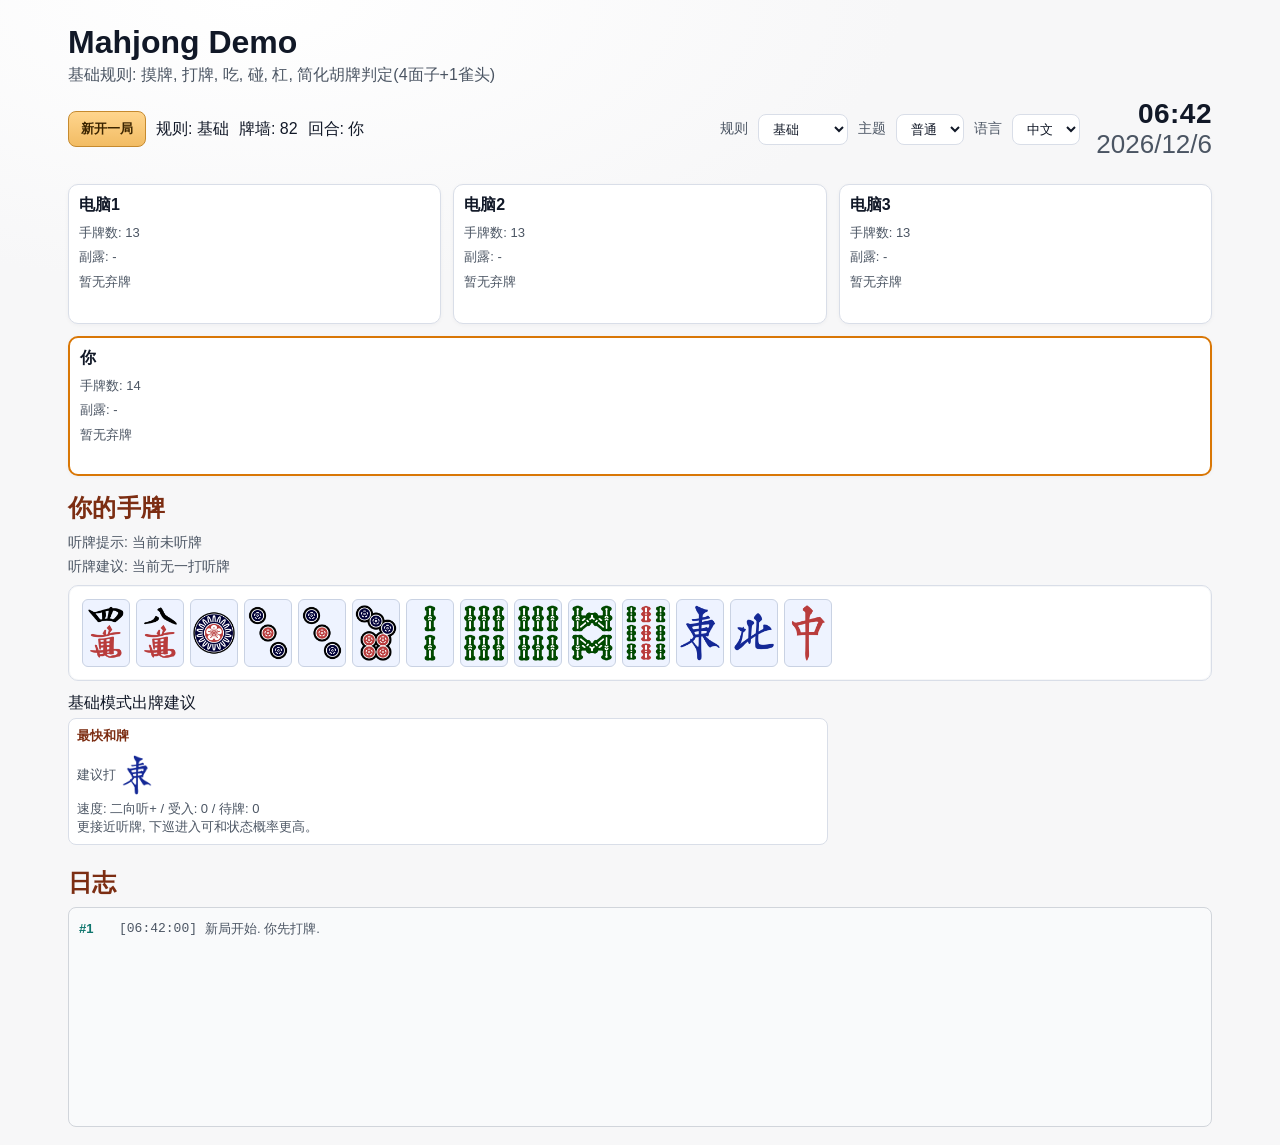
==== index.html @ 8b7a7e4c "UI: move basic-mode discard advice below hand" ====
﻿<!doctype html>
<html lang="zh-CN">
<head>
  <meta charset="UTF-8" />
  <meta name="viewport" content="width=device-width, initial-scale=1.0" />
  <title>Mahjong Demo</title>
  <link rel="stylesheet" href="style.css" />
</head>
<body>
  <main class="container">
    <h1 id="titleMain">Mahjong Demo</h1>
    <p id="subText" class="sub">基础规则: 摸牌, 打牌, 吃, 碰, 杠, 简化胡牌判定(4面子+1雀头)</p>

    <section class="topbar">
      <button id="newGameBtn">新开一局</button>
      <span id="ruleInfo">规则: Basic</span>
      <span id="wallInfo">牌墙: -</span>
      <span id="turnInfo">回合: -</span>
      <span class="topbar-spacer"></span>
      <label id="ruleLabel" class="theme-switch" for="ruleSelect">Rules</label>
      <select id="ruleSelect" class="theme-select">
        <option value="basic">Basic</option>
        <option value="riichi_lite">Riichi Lite</option>
      </select>
      <label id="themeLabel" class="theme-switch" for="themeSelect">Theme</label>
      <select id="themeSelect" class="theme-select">
        <option value="regular">Regular</option>
        <option value="dark">Dark</option>
      </select>
      <label id="langLabel" class="theme-switch" for="langSelect">Language</label>
      <select id="langSelect" class="theme-select">
        <option value="zh">中文</option>
        <option value="en">English</option>
        <option value="ja">日本語</option>
      </select>
      <div class="clock-box">
        <div id="clockTime" class="clock-time">--:--</div>
        <div id="clockDate" class="clock-date">----</div>
      </div>
    </section>

    <section id="actionBar" class="actions"></section>

    <section class="table">
      <div class="player" id="p1"></div>
      <div class="player" id="p2"></div>
      <div class="player" id="p3"></div>
      <div class="player human" id="p0"></div>
    </section>

    <section>
      <h2 id="handTitle">你的手牌</h2>
      <div id="riichiInfo" class="ting-info"></div>
      <div id="expectInfo" class="ting-info"></div>
      <div id="waitValueInfo" class="wait-value-info"></div>
      <div id="tingInfo" class="ting-info">听牌提示: -</div>
      <div id="handLayout" class="hand-layout">
        <div id="hand" class="hand"></div>
        <div id="adviceInfo" class="advice-info"></div>
      </div>
      <div id="kongBar" class="actions"></div>
    </section>

    <section>
      <div id="resultInfo" class="result-info"></div>
      <h2 id="logTitle">日志</h2>
      <div id="log" class="log"></div>
    </section>
  </main>

  <script src="app.js"></script>
</body>
</html>
---- style.css ----
﻿:root {
  --bg: #f7f7f8;
  --bg-soft: #ffffff;
  --panel: #ffffff;
  --panel-line: #d9dee8;
  --title: #111827;
  --sub: #4b5563;
  --text: #111827;
  --accent: #d97706;
  --log-bg: #f9fafb;
  --log-fg: #111827;
  --log-line: #d1d5db;
  --tile-btn-border: #c9d2e3;
  --tile-btn-bg: #eef3ff;
  --tile-btn-bg-hover: #e8eefc;
  --tile-btn-bg-disabled: #f3f4f6;
}

body[data-theme="dark"] {
  --bg: #09142e;
  --bg-soft: #14264f;
  --panel: #152b5b;
  --panel-line: #2c4273;
  --title: #e5efff;
  --sub: #afc3eb;
  --text: #e2e8f0;
  --accent: #f0b24d;
  --log-bg: #08122b;
  --log-fg: #d1fae5;
  --log-line: #2c4273;
  --tile-btn-border: #4c6290;
  --tile-btn-bg: #18366f;
  --tile-btn-bg-hover: #1f4388;
  --tile-btn-bg-disabled: #152d5d;
}

* { box-sizing: border-box; }

body {
  margin: 0;
  color: var(--text);
  font-family: "Noto Sans SC", "Microsoft YaHei", sans-serif;
  background: radial-gradient(900px 400px at 20% 0%, #ffffff 0%, var(--bg) 72%);
}

body[data-theme="dark"] {
  background: radial-gradient(1000px 480px at 18% 0%, #1b3160 0%, var(--bg) 72%);
}

.container {
  max-width: 1180px;
  margin: 0 auto;
  padding: 18px;
}

h1 { margin: 6px 0 4px; color: var(--title); }
h2 { margin: 0 0 8px; color: #7c2d12; font-weight: 700; letter-spacing: 0.4px; }
body[data-theme="dark"] h2 { color: #f6c879; }

.sub { margin: 0 0 12px; color: var(--sub); }

.topbar, .actions {
  display: flex;
  flex-wrap: wrap;
  gap: 10px;
  align-items: center;
  margin-bottom: 12px;
}

.topbar-spacer { flex: 1 1 auto; }

.theme-switch {
  color: var(--sub);
  font-size: 14px;
}

.theme-select {
  border: 1px solid var(--panel-line);
  border-radius: 8px;
  background: var(--bg-soft);
  color: var(--text);
  padding: 6px 10px;
}

.clock-box {
  margin-left: 6px;
  min-width: 92px;
  text-align: right;
  line-height: 1.15;
}

.clock-time {
  color: var(--title);
  font-weight: 700;
  font-size: 28px;
  letter-spacing: 0.5px;
}

.clock-date {
  color: var(--sub);
  font-size: 26px;
}

button {
  border: 1px solid #c68a2e;
  background: linear-gradient(180deg, #ffd58d, #f2bc64);
  color: #3c2500;
  border-radius: 8px;
  padding: 8px 12px;
  cursor: pointer;
  font-weight: 700;
}

button:hover { filter: brightness(1.03); }
button:disabled { opacity: 0.45; cursor: not-allowed; }

.table {
  display: grid;
  grid-template-columns: repeat(3, 1fr);
  gap: 12px;
  margin-bottom: 16px;
}

.player {
  min-height: 140px;
  background: var(--panel);
  border: 1px solid var(--panel-line);
  border-radius: 10px;
  padding: 10px;
  box-shadow: 0 1px 4px rgba(17, 24, 39, 0.04);
}

.player.human {
  grid-column: 1 / span 3;
  border: 2px solid var(--accent);
}

.player h3 {
  margin: 0 0 8px;
  font-size: 16px;
  color: var(--title);
}

.meta {
  font-size: 13px;
  color: var(--sub);
  margin-bottom: 6px;
}

.hand {
  background: var(--bg-soft);
  border: 1px solid var(--panel-line);
  border-radius: 10px;
  padding: 10px;
  min-height: 88px;
  box-shadow: inset 0 0 0 1px rgba(243, 244, 246, 0.7);
}

.hand-layout {
  display: grid;
  grid-template-columns: 1fr;
  gap: 10px;
}

.ting-info {
  margin: 4px 0 8px;
  color: var(--sub);
  font-size: 14px;
  min-height: 22px;
  line-height: 1.45;
}

.ting-win-tile {
  margin-right: 4px;
}

.advice-info {
  margin: 0 0 10px;
}

.advice-grid {
  display: grid;
  grid-template-columns: repeat(2, minmax(260px, 1fr));
  gap: 8px;
}

.advice-card {
  border: 1px solid var(--panel-line);
  border-radius: 8px;
  background: var(--bg-soft);
  padding: 8px;
}

.advice-title {
  font-size: 13px;
  font-weight: 700;
  color: #7c2d12;
  margin-bottom: 6px;
}

body[data-theme="dark"] .advice-title {
  color: #f6c879;
}

.advice-line {
  display: flex;
  align-items: center;
  flex-wrap: wrap;
  gap: 4px;
  font-size: 13px;
  color: var(--sub);
}

.result-info {
  margin-bottom: 10px;
}

.result-card {
  border: 1px solid var(--panel-line);
  border-radius: 8px;
  background: var(--bg-soft);
  padding: 10px;
}

.result-title {
  font-size: 14px;
  font-weight: 700;
  color: #7c2d12;
  margin-bottom: 6px;
}

body[data-theme="dark"] .result-title {
  color: #f6c879;
}

.result-line {
  color: var(--sub);
  font-size: 13px;
  margin: 2px 0;
}

.wait-value-info {
  margin: 0 0 6px;
}

.wait-grid {
  display: flex;
  flex-wrap: wrap;
  gap: 6px;
}

.wait-item {
  display: inline-flex;
  align-items: center;
  gap: 4px;
  border: 1px solid var(--panel-line);
  border-radius: 8px;
  background: var(--bg-soft);
  padding: 3px 6px;
  font-size: 12px;
  color: var(--sub);
}

.riichi-tag {
  display: inline-block;
  margin-left: 6px;
  font-size: 12px;
  font-weight: 700;
  color: #b91c1c;
}

.discard-riichi {
  transform: rotate(90deg);
  transform-origin: center;
  margin: 8px 6px;
}

.ting-row {
  display: flex;
  align-items: center;
  flex-wrap: wrap;
  gap: 4px;
  margin-bottom: 4px;
}

.ting-row.compact {
  margin-bottom: 0;
  white-space: nowrap;
  overflow-x: auto;
}

.ting-discard-item {
  display: inline-flex;
  align-items: center;
  gap: 4px;
  padding: 2px 6px;
  border: 1px dashed var(--panel-line);
  border-radius: 8px;
  margin: 2px 4px 2px 0;
}

.action-btn {
  display: inline-flex;
  align-items: center;
  gap: 6px;
}

.action-item {
  display: inline-flex;
  flex-direction: column;
  align-items: flex-start;
  gap: 3px;
  margin-right: 8px;
}

.action-hint {
  font-size: 12px;
  color: var(--sub);
  line-height: 1.2;
}

.action-label {
  font-weight: 700;
}

.action-tiles {
  display: inline-flex;
  align-items: center;
  gap: 1px;
}

.meld {
  display: inline-flex;
  align-items: center;
  gap: 2px;
  margin-right: 8px;
}

.meld b {
  font-size: 12px;
  color: #92400e;
  margin-right: 2px;
}

body[data-theme="dark"] .meld b {
  color: #f2c26a;
}

.tile-btn {
  border: 1px solid var(--tile-btn-border);
  border-radius: 6px;
  background: var(--tile-btn-bg);
  width: 48px;
  height: 68px;
  margin: 3px;
  padding: 2px;
}

.tile-btn:hover { background: var(--tile-btn-bg-hover); }
.tile-btn:disabled { background: var(--tile-btn-bg-disabled); }

.mj-tile {
  display: inline-flex;
  align-items: center;
  justify-content: center;
}

.mj-tile.large { width: 42px; height: 62px; }
.mj-tile.small { width: 30px; height: 45px; margin: 2px; }
.mj-tile.tiny { width: 22px; height: 33px; margin: 1px; }

.mj-tile-img {
  width: 100%;
  height: 100%;
  object-fit: contain;
}

.tile-haku .mj-tile-img {
  box-shadow: inset 0 0 0 2px #111111;
  border-radius: 4px;
}

.log {
  height: 220px;
  overflow: auto;
  background: var(--log-bg);
  color: var(--log-fg);
  border: 1px solid var(--log-line);
  border-radius: 8px;
  padding: 8px 10px;
  font-size: 13px;
}

.log-row {
  display: flex;
  align-items: center;
  flex-wrap: wrap;
  gap: 6px;
  padding: 4px 0;
  border-bottom: 1px solid rgba(148, 163, 184, 0.22);
}

.log-row:last-child {
  border-bottom: none;
}

.log-turn {
  color: #0f766e;
  font-weight: 700;
  min-width: 34px;
}

body[data-theme="dark"] .log-turn {
  color: #6ee7d8;
}

.log-time {
  color: var(--sub);
  font-family: Consolas, monospace;
  min-width: 80px;
}

.log-actor {
  font-weight: 700;
  color: var(--title);
}

.log-action {
  color: var(--sub);
}

.log-round-actions {
  display: inline-flex;
  align-items: center;
  flex-wrap: wrap;
  gap: 4px;
}

.log-chunk {
  display: inline-flex;
  align-items: center;
  flex-wrap: wrap;
  gap: 4px;
}

.log-sep {
  color: var(--sub);
  margin: 0 2px;
}

.log-tiles {
  display: inline-flex;
  flex-wrap: wrap;
  align-items: center;
  gap: 2px;
}

.log-extra {
  color: var(--sub);
}

body[data-rule="basic"] #riichiInfo,
body[data-rule="basic"] #expectInfo,
body[data-rule="basic"] #waitValueInfo,
body[data-rule="basic"] #resultInfo {
  display: none;
}

body[data-rule="basic"] .hand-layout {
  grid-template-columns: 1fr;
  align-items: start;
}

body[data-rule="basic"] .hand-layout.no-advice {
  grid-template-columns: 1fr;
}

body[data-rule="basic"] #adviceInfo {
  margin: 2px 0 10px;
}

body[data-rule="basic"] #adviceInfo .advice-grid {
  grid-template-columns: 1fr;
}

body[data-rule="basic"] #adviceInfo .advice-card {
  max-width: 760px;
}

@media (max-width: 700px) {
  .table { grid-template-columns: 1fr; }
  .player.human { grid-column: 1; }
  .advice-grid { grid-template-columns: 1fr; }
  body[data-rule="basic"] .hand-layout { grid-template-columns: 1fr; }
  .clock-time { font-size: 20px; }
  .clock-date { font-size: 18px; }
}
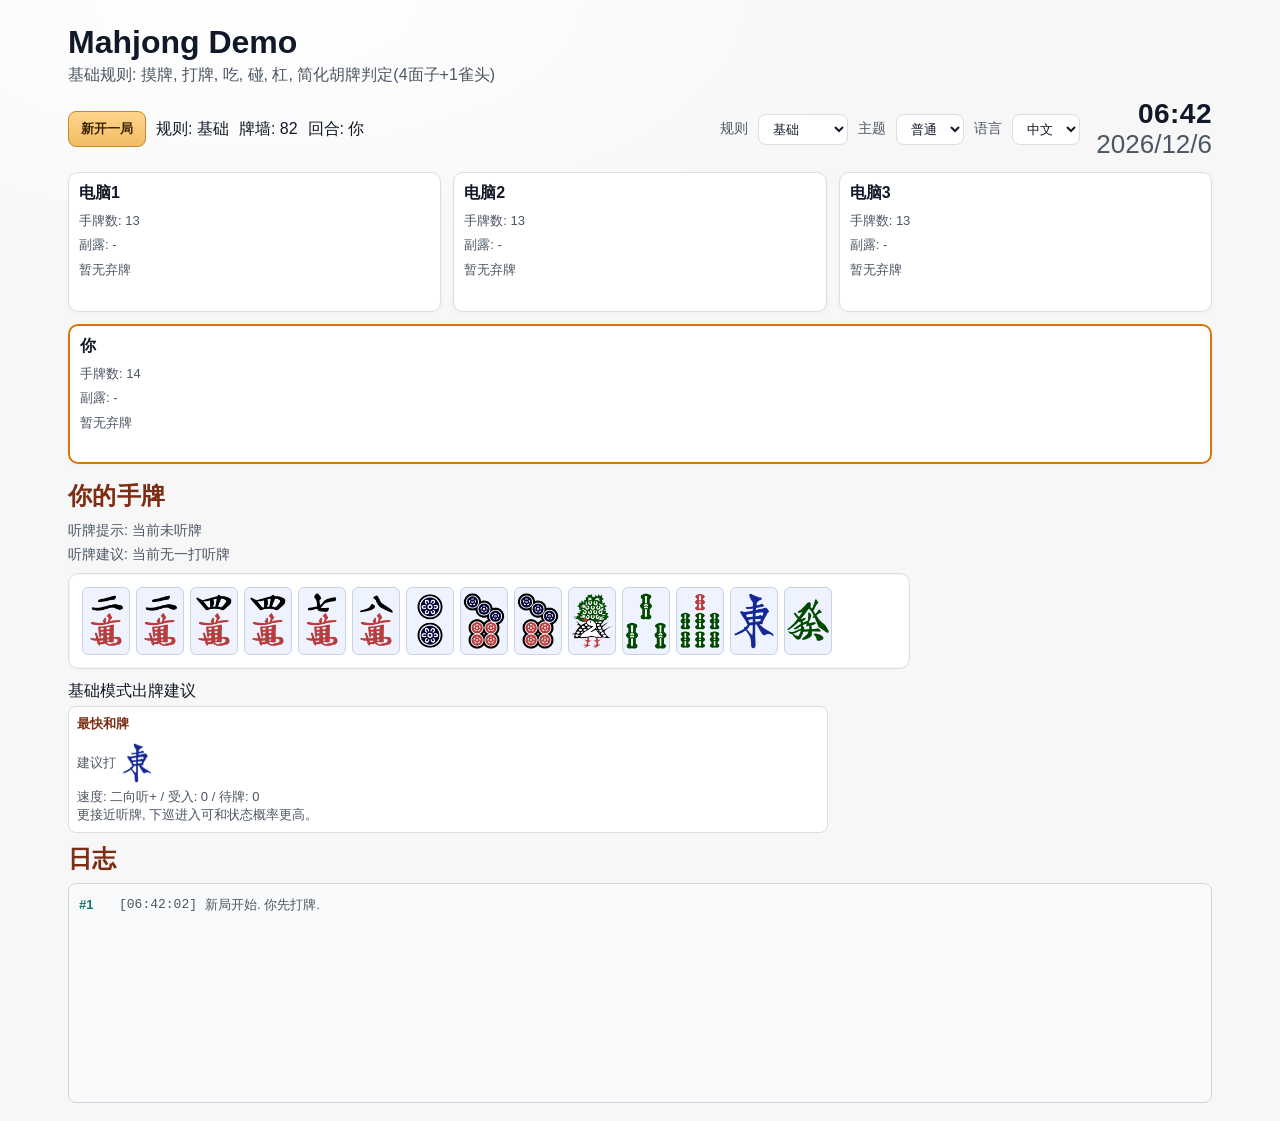
==== commit b2ec71e4: "UI: move action buttons to hand-right panel" ====
--- a/index.html
+++ b/index.html
@@ -39,8 +39,6 @@
       </div>
     </section>
 
-    <section id="actionBar" class="actions"></section>
-
     <section class="table">
       <div class="player" id="p1"></div>
       <div class="player" id="p2"></div>
@@ -48,17 +46,22 @@
       <div class="player human" id="p0"></div>
     </section>
 
-    <section>
-      <h2 id="handTitle">你的手牌</h2>
-      <div id="riichiInfo" class="ting-info"></div>
-      <div id="expectInfo" class="ting-info"></div>
-      <div id="waitValueInfo" class="wait-value-info"></div>
-      <div id="tingInfo" class="ting-info">听牌提示: -</div>
-      <div id="handLayout" class="hand-layout">
-        <div id="hand" class="hand"></div>
-        <div id="adviceInfo" class="advice-info"></div>
+    <section class="hand-main-layout">
+      <div class="hand-main-left">
+        <h2 id="handTitle">你的手牌</h2>
+        <div id="riichiInfo" class="ting-info"></div>
+        <div id="expectInfo" class="ting-info"></div>
+        <div id="waitValueInfo" class="wait-value-info"></div>
+        <div id="tingInfo" class="ting-info">听牌提示: -</div>
+        <div id="handLayout" class="hand-layout">
+          <div id="hand" class="hand"></div>
+          <div id="adviceInfo" class="advice-info"></div>
+        </div>
       </div>
-      <div id="kongBar" class="actions"></div>
+      <div id="handActionsCol" class="hand-actions-col">
+        <section id="actionBar" class="actions"></section>
+        <section id="kongBar" class="actions"></section>
+      </div>
     </section>
 
     <section>
--- a/style.css
+++ b/style.css
@@ -162,6 +162,34 @@
   gap: 10px;
 }
 
+.hand-main-layout {
+  display: grid;
+  grid-template-columns: minmax(0, 1fr);
+  gap: 12px;
+  align-items: start;
+}
+
+.hand-main-left {
+  min-width: 0;
+}
+
+.hand-actions-col {
+  display: none;
+  min-width: 260px;
+}
+
+.hand-actions-col.active {
+  display: block;
+}
+
+.hand-actions-col .actions {
+  display: flex;
+  flex-direction: column;
+  align-items: stretch;
+  gap: 8px;
+  margin-bottom: 10px;
+}
+
 .ting-info {
   margin: 4px 0 8px;
   color: var(--sub);
@@ -495,3 +523,9 @@
   .clock-time { font-size: 20px; }
   .clock-date { font-size: 18px; }
 }
+
+@media (min-width: 980px) {
+  .hand-main-layout {
+    grid-template-columns: minmax(0, 1fr) 290px;
+  }
+}
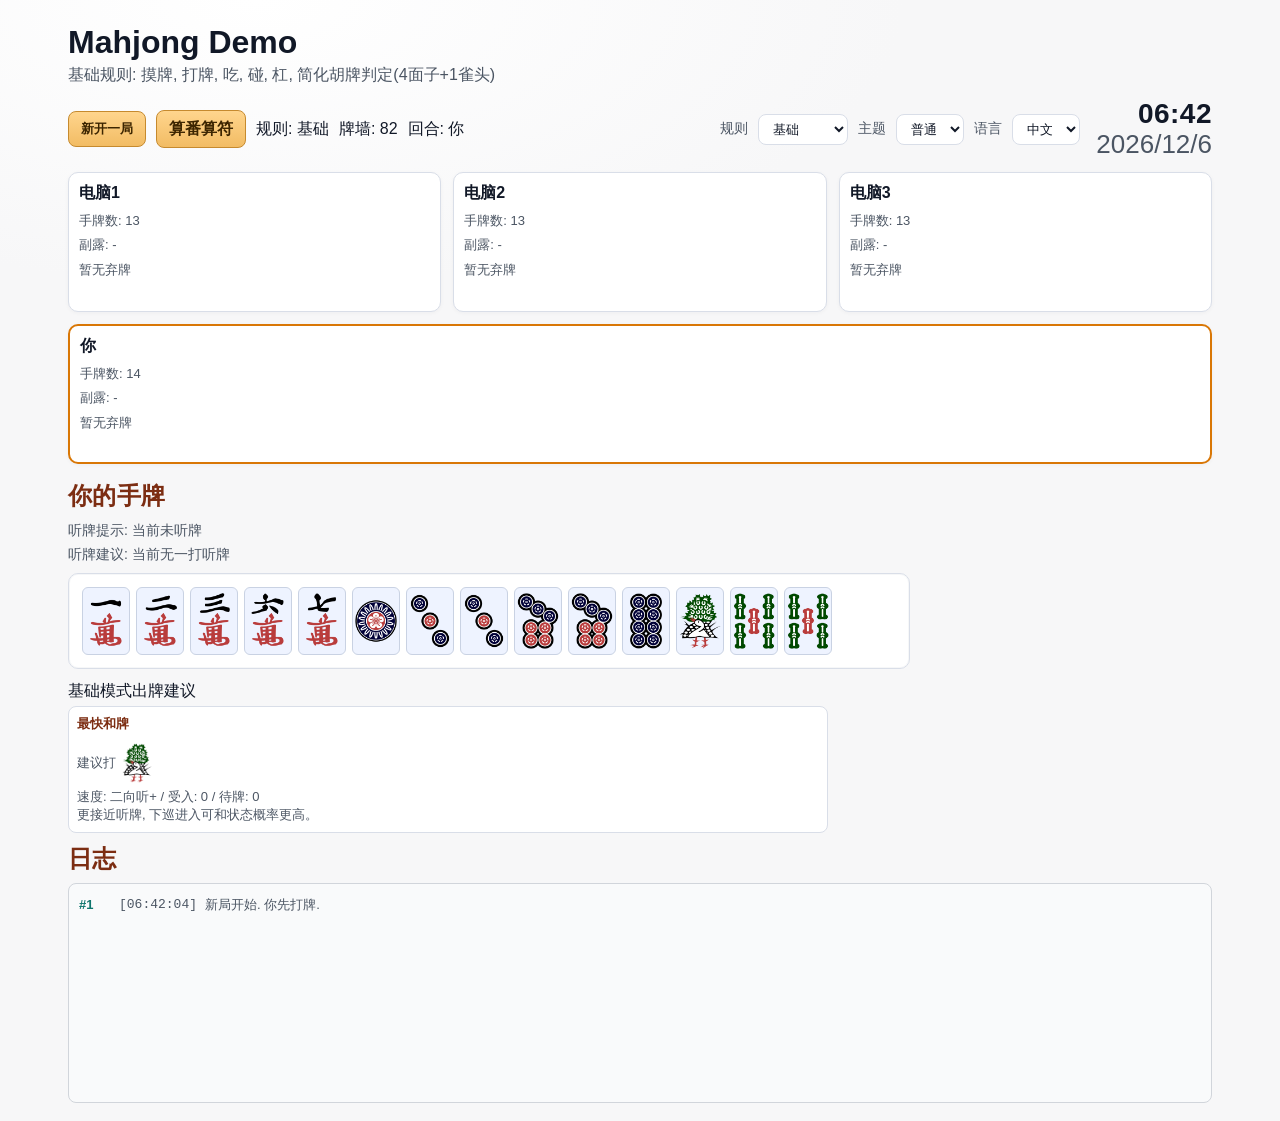
==== commit 43ac8cfa: "sync: update calculator and scoring logic" ====
--- a/index.html
+++ b/index.html
@@ -13,6 +13,7 @@
 
     <section class="topbar">
       <button id="newGameBtn">新开一局</button>
+      <a class="nav-btn" href="calculator.html">算番算符</a>
       <span id="ruleInfo">规则: Basic</span>
       <span id="wallInfo">牌墙: -</span>
       <span id="turnInfo">回合: -</span>
--- a/style.css
+++ b/style.css
@@ -114,6 +114,20 @@
 button:hover { filter: brightness(1.03); }
 button:disabled { opacity: 0.45; cursor: not-allowed; }
 
+.nav-btn {
+  border: 1px solid #c68a2e;
+  background: linear-gradient(180deg, #ffd58d, #f2bc64);
+  color: #3c2500;
+  border-radius: 8px;
+  padding: 8px 12px;
+  cursor: pointer;
+  font-weight: 700;
+  text-decoration: none;
+  line-height: 1.2;
+}
+
+.nav-btn:hover { filter: brightness(1.03); }
+
 .table {
   display: grid;
   grid-template-columns: repeat(3, 1fr);
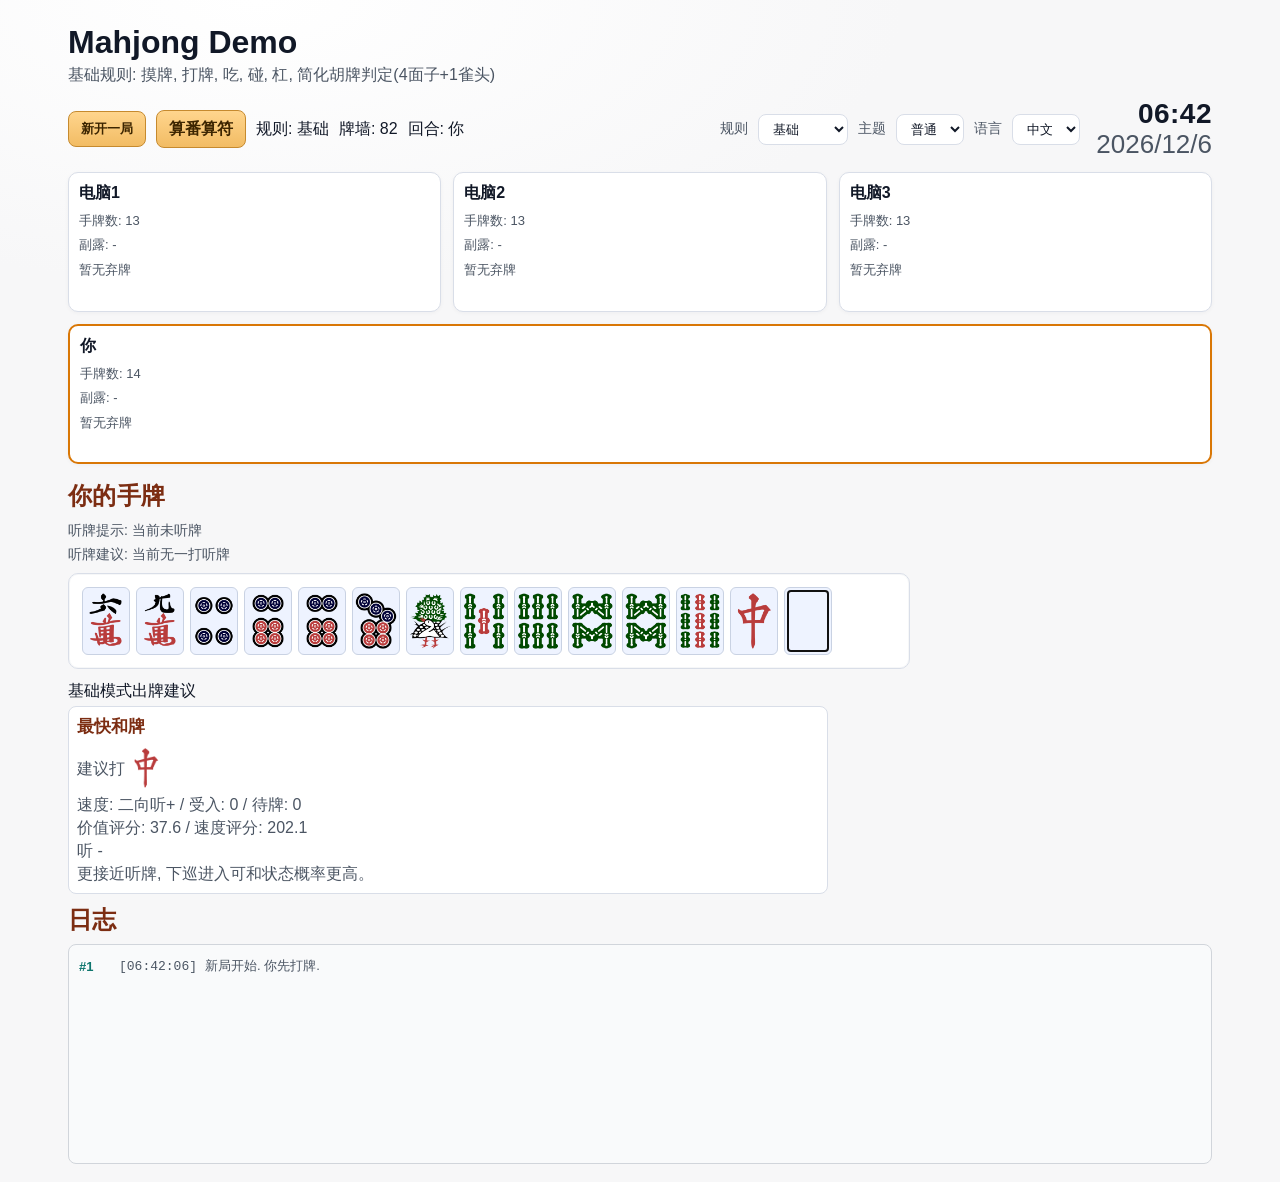
==== commit 107654fe: "update: sync local changes" ====
--- a/index.html
+++ b/index.html
@@ -72,6 +72,9 @@
     </section>
   </main>
 
+  <script src="engine/riichi-engine.js"></script>
+  <script src="engine/advice-engine.js"></script>
+  <script src="engine/decision-engine.js"></script>
   <script src="app.js"></script>
 </body>
 </html>
--- a/style.css
+++ b/style.css
@@ -529,6 +529,15 @@
   max-width: 760px;
 }
 
+body[data-rule="basic"] #adviceInfo .advice-title {
+  font-size: 17px;
+}
+
+body[data-rule="basic"] #adviceInfo .advice-line {
+  font-size: 16px;
+  line-height: 1.45;
+}
+
 @media (max-width: 700px) {
   .table { grid-template-columns: 1fr; }
   .player.human { grid-column: 1; }
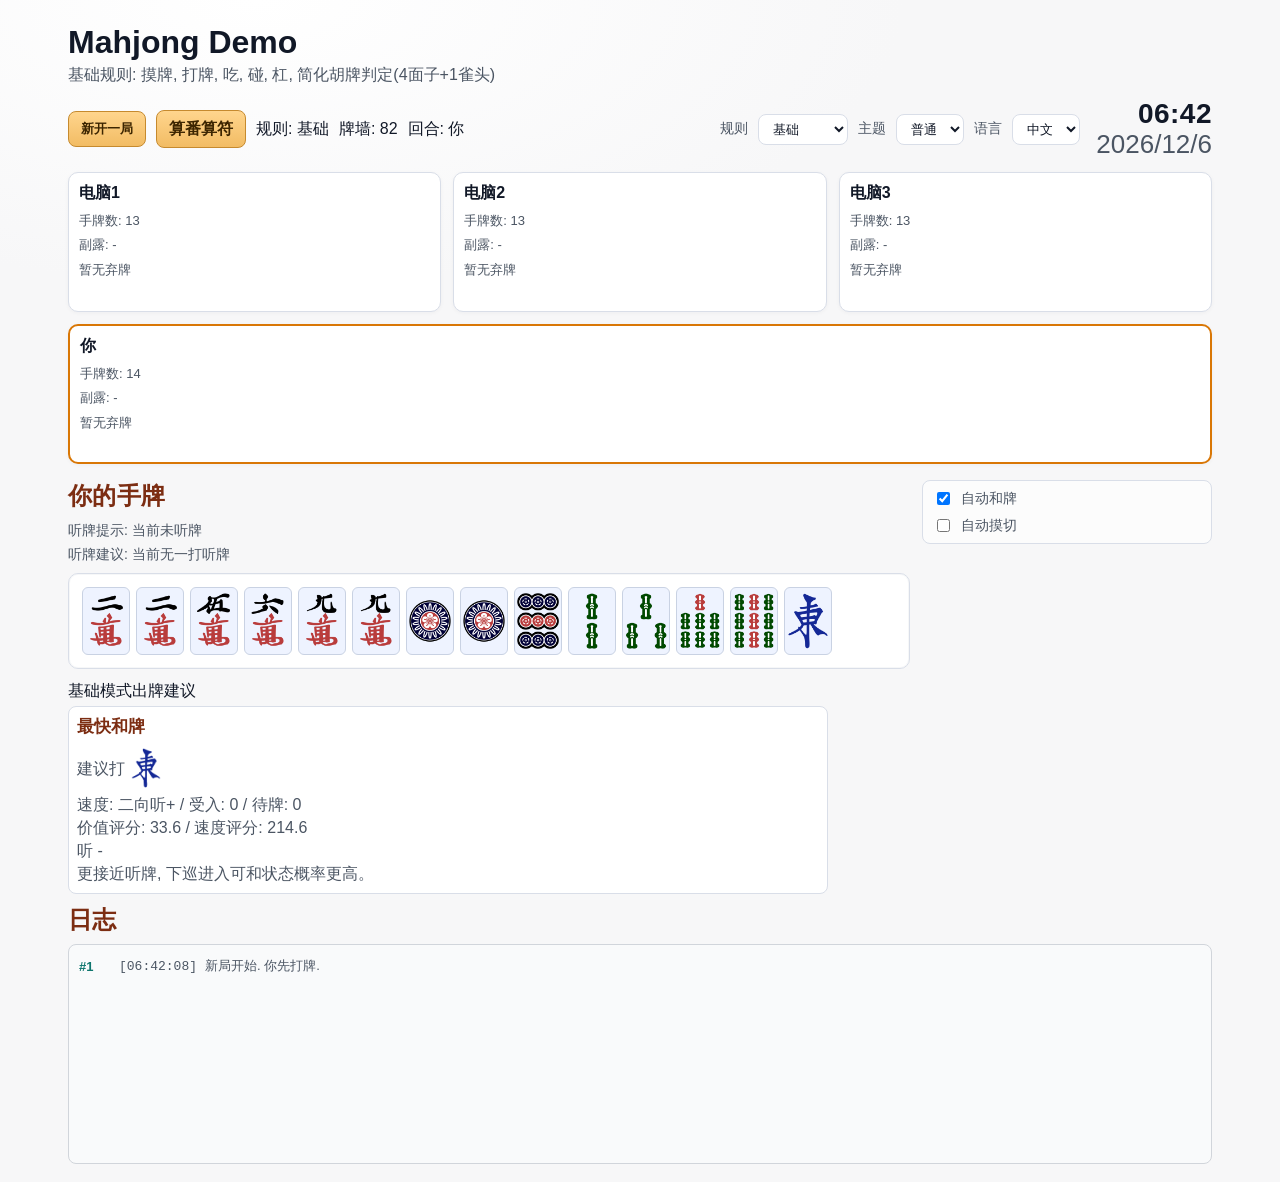
==== commit 755af858: "feat: add auto win and auto tsumogiri toggles" ====
--- a/index.html
+++ b/index.html
@@ -60,6 +60,16 @@
         </div>
       </div>
       <div id="handActionsCol" class="hand-actions-col">
+        <section id="autoOps" class="auto-ops">
+          <label class="auto-toggle">
+            <input id="autoHuToggle" type="checkbox" checked />
+            <span id="autoHuLabel">自动和牌</span>
+          </label>
+          <label class="auto-toggle">
+            <input id="autoTsumogiriToggle" type="checkbox" />
+            <span id="autoTsumogiriLabel">自动摸切</span>
+          </label>
+        </section>
         <section id="actionBar" class="actions"></section>
         <section id="kongBar" class="actions"></section>
       </div>
--- a/style.css
+++ b/style.css
@@ -204,6 +204,29 @@
   margin-bottom: 10px;
 }
 
+.auto-ops {
+  display: flex;
+  flex-direction: column;
+  gap: 8px;
+  margin-bottom: 10px;
+  padding: 8px 10px;
+  border: 1px solid var(--panel-line);
+  border-radius: 8px;
+  background: rgba(255, 255, 255, 0.65);
+}
+
+body[data-theme="dark"] .auto-ops {
+  background: rgba(31, 41, 55, 0.6);
+}
+
+.auto-toggle {
+  display: inline-flex;
+  align-items: center;
+  gap: 8px;
+  font-size: 14px;
+  color: var(--sub);
+}
+
 .ting-info {
   margin: 4px 0 8px;
   color: var(--sub);
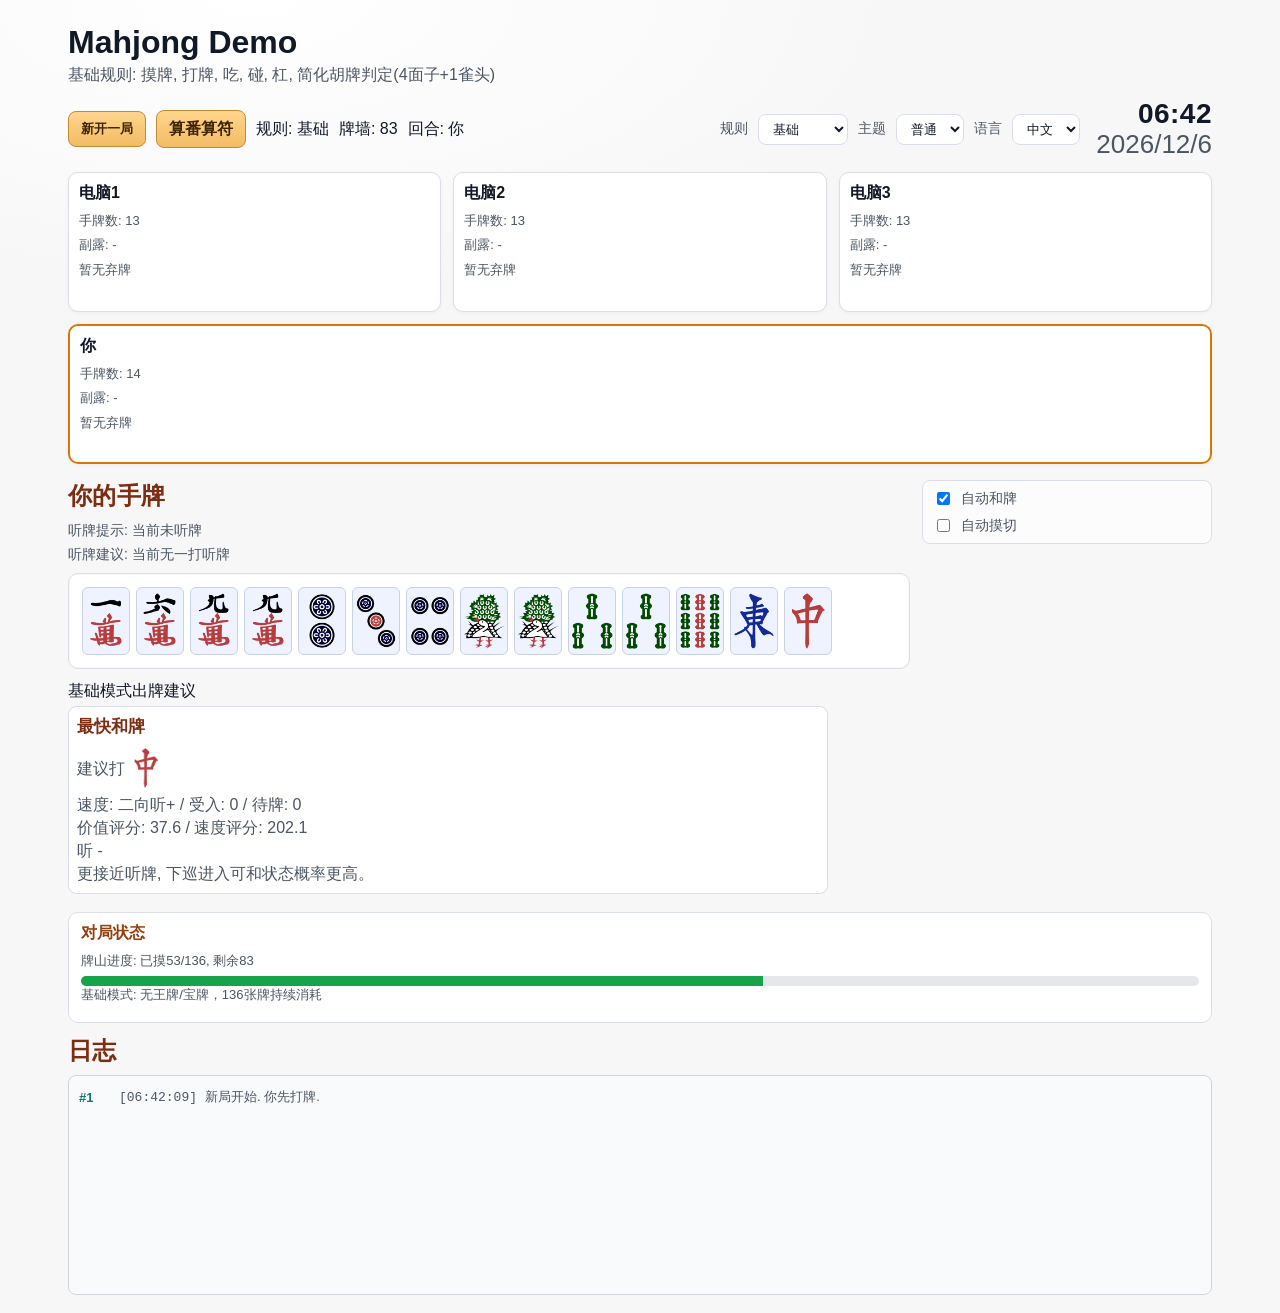
==== commit ea416628: "feat: unify riichi-lite scoring, add round state panel, and basic wall progress" ====
--- a/index.html
+++ b/index.html
@@ -77,6 +77,7 @@
 
     <section>
       <div id="resultInfo" class="result-info"></div>
+      <section id="roundStatePanel" class="round-state-panel"></section>
       <h2 id="logTitle">日志</h2>
       <div id="log" class="log"></div>
     </section>
--- a/style.css
+++ b/style.css
@@ -280,6 +280,86 @@
   margin-bottom: 10px;
 }
 
+.round-state-panel {
+  margin: 8px 0 12px;
+  padding: 10px 12px;
+  border: 1px solid var(--panel-line);
+  border-radius: 10px;
+  background: var(--panel);
+}
+
+.state-title {
+  font-weight: 700;
+  color: #92400e;
+  margin-bottom: 8px;
+}
+
+body[data-theme="dark"] .state-title {
+  color: #f2c26a;
+}
+
+.wall-row {
+  margin-bottom: 8px;
+}
+
+.wall-meta {
+  font-size: 13px;
+  color: var(--sub);
+  margin-bottom: 6px;
+}
+
+.wall-track {
+  height: 10px;
+  border-radius: 999px;
+  background: #e5e7eb;
+  overflow: hidden;
+}
+
+body[data-theme="dark"] .wall-track {
+  background: #334155;
+}
+
+.wall-fill {
+  height: 100%;
+  background: #16a34a;
+  width: 0%;
+  transition: width 120ms linear;
+}
+
+.wall-fill.low {
+  background: #eab308;
+}
+
+.dora-grid {
+  display: grid;
+  grid-template-columns: repeat(auto-fit, minmax(220px, 1fr));
+  gap: 8px;
+}
+
+.dora-box {
+  border: 1px solid var(--panel-line);
+  border-radius: 8px;
+  padding: 8px;
+  background: rgba(255, 255, 255, 0.5);
+}
+
+body[data-theme="dark"] .dora-box {
+  background: rgba(30, 41, 59, 0.45);
+}
+
+.dora-box-title {
+  font-size: 13px;
+  color: var(--sub);
+  margin-bottom: 4px;
+}
+
+.dora-tiles {
+  display: flex;
+  align-items: center;
+  gap: 4px;
+  flex-wrap: wrap;
+}
+
 .result-card {
   border: 1px solid var(--panel-line);
   border-radius: 8px;
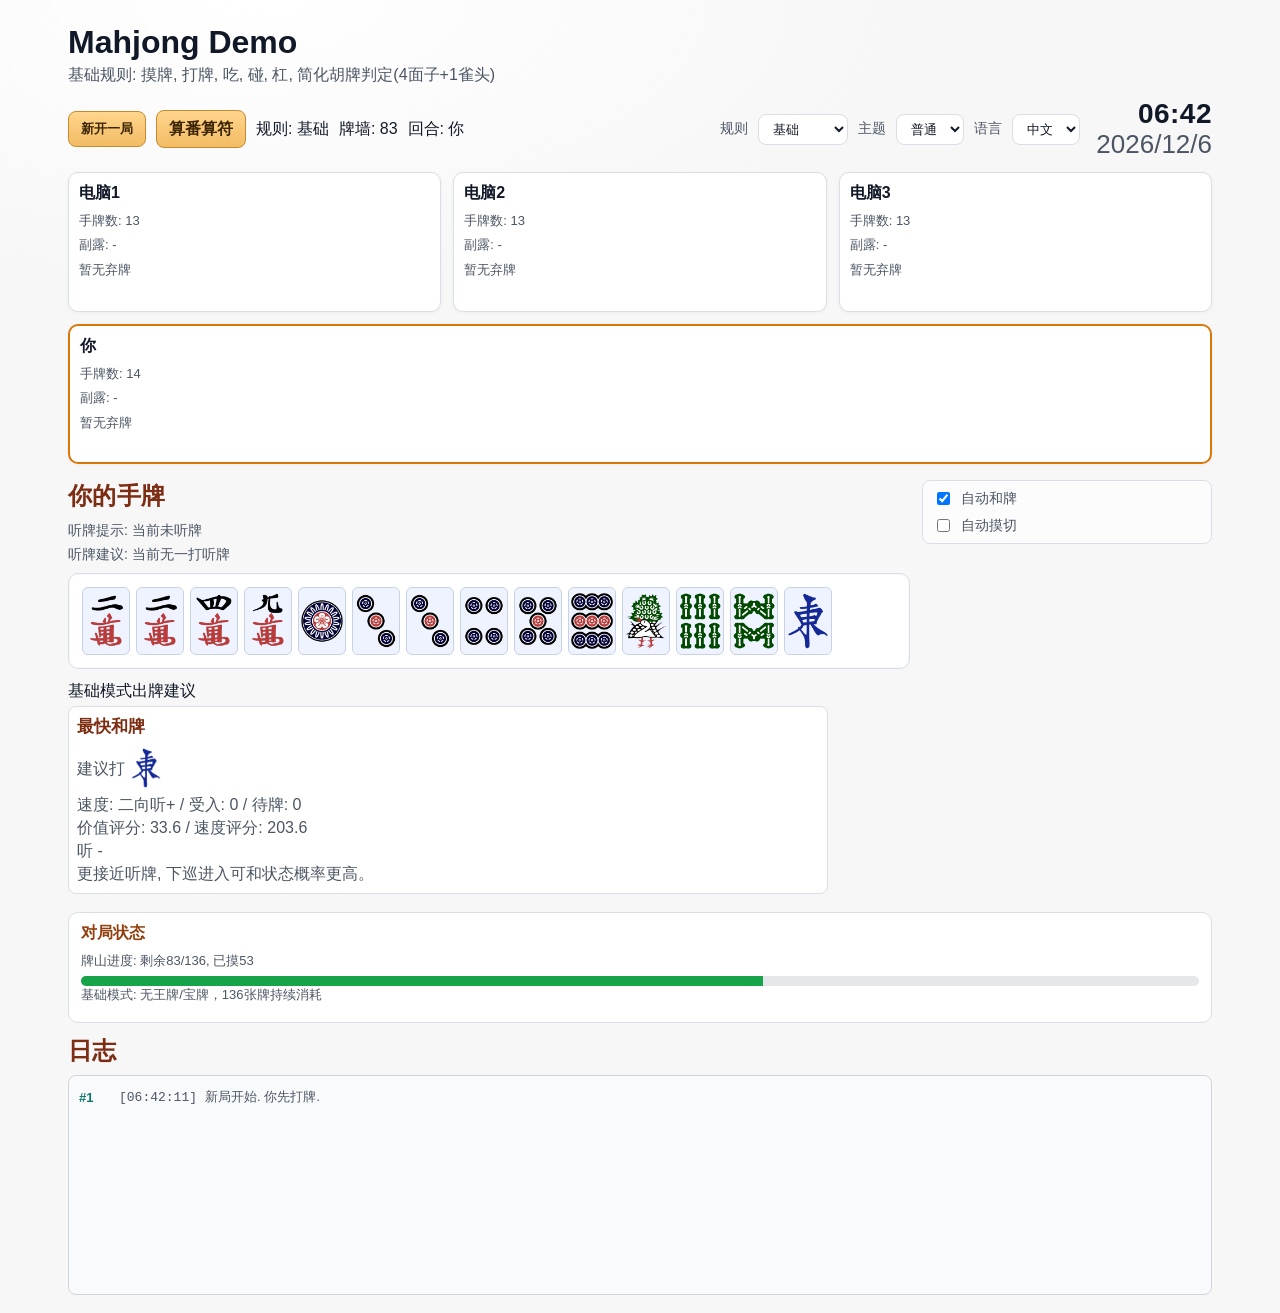
==== commit 723186bb: "feat: scoreboard lab ui/layout/scoring updates" ====
--- a/index.html
+++ b/index.html
@@ -4,7 +4,7 @@
   <meta charset="UTF-8" />
   <meta name="viewport" content="width=device-width, initial-scale=1.0" />
   <title>Mahjong Demo</title>
-  <link rel="stylesheet" href="style.css" />
+  <link rel="stylesheet" href="style.css?v=20260307c" />
 </head>
 <body>
   <main class="container">
@@ -13,7 +13,7 @@
 
     <section class="topbar">
       <button id="newGameBtn">新开一局</button>
-      <a class="nav-btn" href="calculator.html">算番算符</a>
+      <a id="calcNavBtn" class="nav-btn" href="calculator.html">算番算符</a>
       <span id="ruleInfo">规则: Basic</span>
       <span id="wallInfo">牌墙: -</span>
       <span id="turnInfo">回合: -</span>
@@ -83,9 +83,9 @@
     </section>
   </main>
 
-  <script src="engine/riichi-engine.js"></script>
-  <script src="engine/advice-engine.js"></script>
-  <script src="engine/decision-engine.js"></script>
-  <script src="app.js"></script>
+  <script src="engine/riichi-engine.js?v=20260307c"></script>
+  <script src="engine/advice-engine.js?v=20260307c"></script>
+  <script src="engine/decision-engine.js?v=20260307c"></script>
+  <script src="app.js?v=20260307c"></script>
 </body>
 </html>
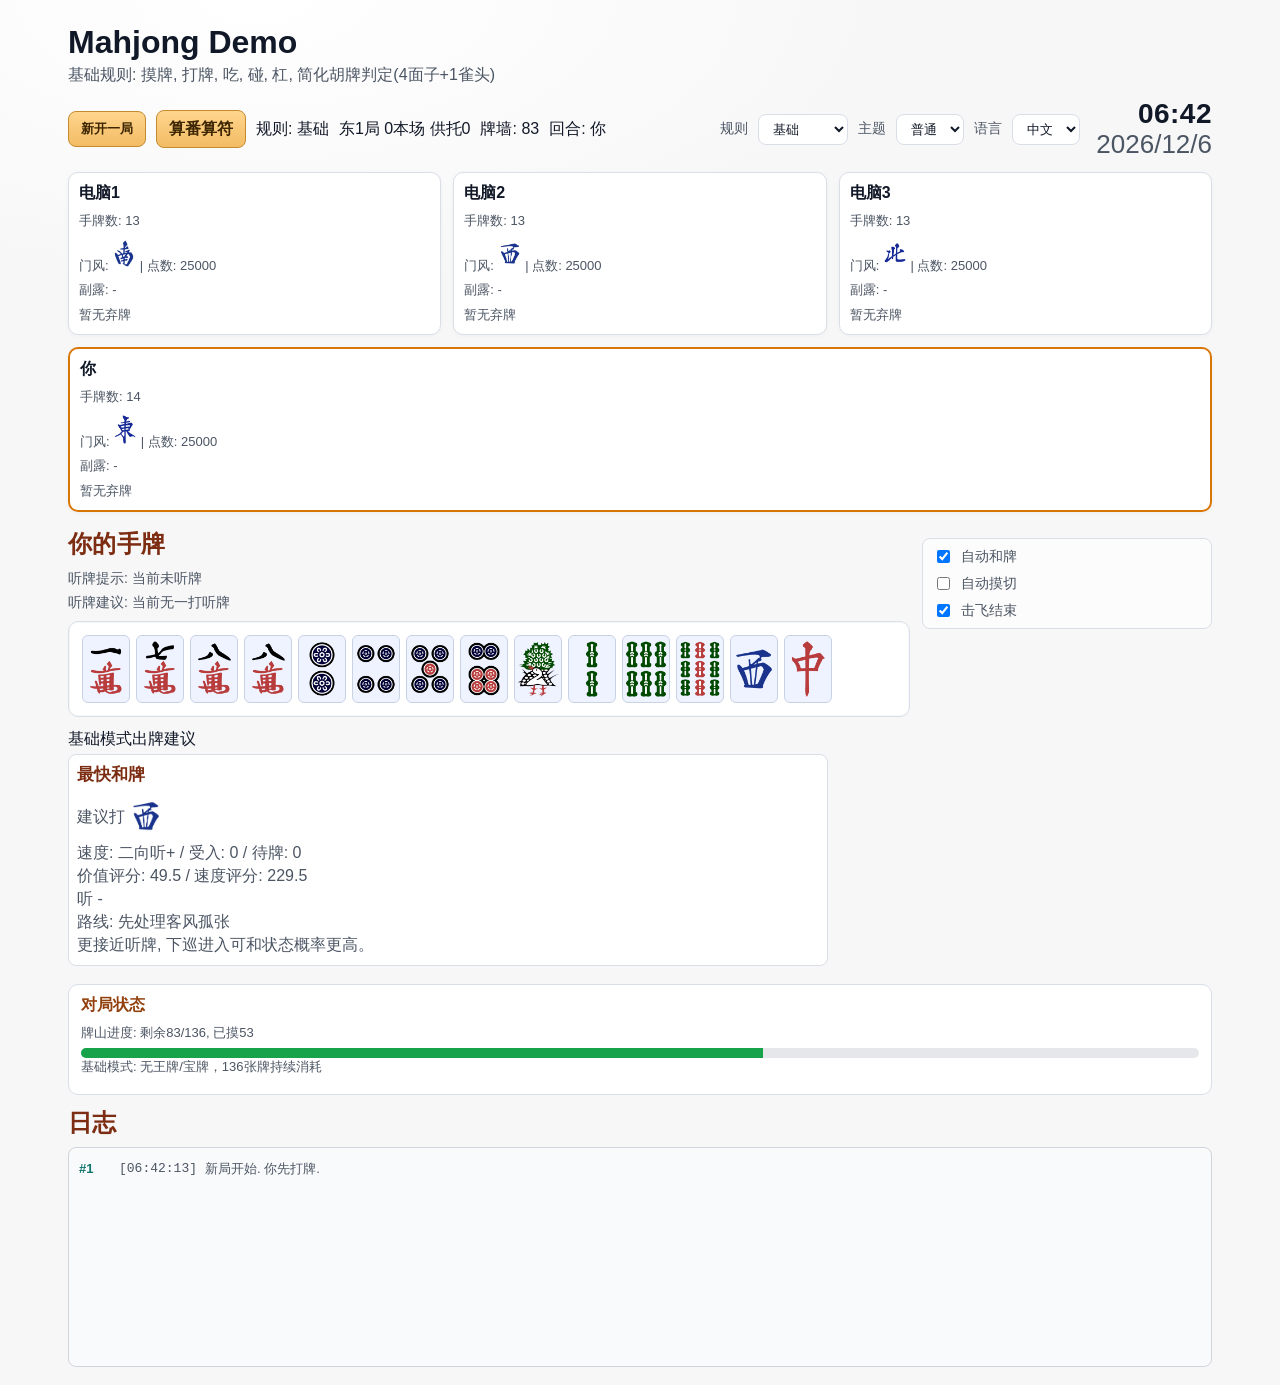
==== commit 51be674e: "Fix aka dora meld identity and riichi-lite result display" ====
--- a/index.html
+++ b/index.html
@@ -4,7 +4,7 @@
   <meta charset="UTF-8" />
   <meta name="viewport" content="width=device-width, initial-scale=1.0" />
   <title>Mahjong Demo</title>
-  <link rel="stylesheet" href="style.css?v=20260307c" />
+  <link rel="stylesheet" href="style.css?v=20260308r" />
 </head>
 <body>
   <main class="container">
@@ -15,6 +15,7 @@
       <button id="newGameBtn">新开一局</button>
       <a id="calcNavBtn" class="nav-btn" href="calculator.html">算番算符</a>
       <span id="ruleInfo">规则: Basic</span>
+      <span id="roundInfo">东1局 0本场 供托0</span>
       <span id="wallInfo">牌墙: -</span>
       <span id="turnInfo">回合: -</span>
       <span class="topbar-spacer"></span>
@@ -60,6 +61,7 @@
         </div>
       </div>
       <div id="handActionsCol" class="hand-actions-col">
+        <section id="nextHandBar" class="actions next-hand-bar"></section>
         <section id="autoOps" class="auto-ops">
           <label class="auto-toggle">
             <input id="autoHuToggle" type="checkbox" checked />
@@ -68,6 +70,10 @@
           <label class="auto-toggle">
             <input id="autoTsumogiriToggle" type="checkbox" />
             <span id="autoTsumogiriLabel">自动摸切</span>
+          </label>
+          <label class="auto-toggle">
+            <input id="tobiEndToggle" type="checkbox" checked />
+            <span id="tobiEndLabel">击飞结束</span>
           </label>
         </section>
         <section id="actionBar" class="actions"></section>
@@ -80,12 +86,13 @@
       <section id="roundStatePanel" class="round-state-panel"></section>
       <h2 id="logTitle">日志</h2>
       <div id="log" class="log"></div>
+      <section id="riichiScoreboard" class="riichi-scoreboard"></section>
     </section>
   </main>
 
-  <script src="engine/riichi-engine.js?v=20260307c"></script>
-  <script src="engine/advice-engine.js?v=20260307c"></script>
-  <script src="engine/decision-engine.js?v=20260307c"></script>
-  <script src="app.js?v=20260307c"></script>
+  <script src="engine/riichi-engine.js?v=20260308a"></script>
+  <script src="engine/advice-engine.js?v=20260308a"></script>
+  <script src="engine/decision-engine.js?v=20260308a"></script>
+  <script src="app.js?v=20260308r"></script>
 </body>
 </html>
--- a/style.css
+++ b/style.css
@@ -204,6 +204,20 @@
   margin-bottom: 10px;
 }
 
+.next-hand-bar {
+  margin-bottom: 10px;
+}
+
+.next-hand-btn {
+  border: 1px solid #b45309;
+  background: #f59e0b;
+  color: #111827;
+  border-radius: 8px;
+  padding: 8px 10px;
+  cursor: pointer;
+  font-weight: 700;
+}
+
 .auto-ops {
   display: flex;
   flex-direction: column;
@@ -360,11 +374,42 @@
   flex-wrap: wrap;
 }
 
+.result-grid {
+  display: grid;
+  grid-template-columns: 1fr 1fr;
+  gap: 12px;
+}
+
 .result-card {
   border: 1px solid var(--panel-line);
   border-radius: 8px;
   background: var(--bg-soft);
   padding: 10px;
+  min-width: 0;
+}
+
+.result-card-meta {
+  background: var(--bg-soft);
+}
+
+.result-meta-grid {
+  display: grid;
+  grid-template-columns: 2fr 3fr;
+  gap: 10px;
+  min-height: 100%;
+}
+
+.result-meta-left {
+  min-width: 0;
+}
+
+.result-meta-right {
+  min-width: 0;
+  border-left: 1px solid var(--panel-line);
+  padding-left: 10px;
+  display: flex;
+  flex-direction: column;
+  gap: 8px;
 }
 
 .result-title {
@@ -382,6 +427,105 @@
   color: var(--sub);
   font-size: 13px;
   margin: 2px 0;
+}
+
+.result-side-title {
+  font-size: 12px;
+  font-weight: 700;
+  color: var(--sub);
+}
+
+.result-badges {
+  display: flex;
+  flex-wrap: wrap;
+  gap: 6px;
+}
+
+.result-badge {
+  display: inline-flex;
+  align-items: center;
+  border: 1px solid var(--panel-line);
+  border-radius: 999px;
+  padding: 2px 8px;
+  font-size: 12px;
+  color: var(--sub);
+}
+
+.result-win-tile {
+  display: flex;
+  flex-direction: column;
+  gap: 4px;
+}
+
+.result-win-label {
+  font-size: 12px;
+  color: var(--sub);
+}
+
+.result-win-tile-box {
+  display: flex;
+  align-items: center;
+  justify-content: flex-start;
+}
+
+.result-dora-row {
+  display: flex;
+  align-items: flex-start;
+  gap: 6px;
+}
+
+.result-dora-label {
+  min-width: 52px;
+  font-size: 12px;
+  color: var(--sub);
+}
+
+.result-dora-list {
+  display: inline-flex;
+  align-items: center;
+  gap: 6px;
+  flex-wrap: wrap;
+}
+
+.result-dora-chain {
+  display: inline-flex;
+  align-items: center;
+  gap: 4px;
+}
+
+.result-dora-arrow {
+  color: var(--sub);
+  font-size: 12px;
+}
+
+@media (max-width: 700px) {
+  .result-grid {
+    grid-template-columns: 1fr 1fr;
+    gap: 8px;
+  }
+
+  .result-card {
+    padding: 6px;
+  }
+
+  .result-badge {
+    padding: 2px 6px;
+    font-size: 11px;
+  }
+
+  .result-meta-grid {
+    grid-template-columns: 1fr 1fr;
+    gap: 8px;
+  }
+
+  .result-meta-right {
+    padding-left: 8px;
+  }
+
+  .result-win-tile-box .mj-tile.large {
+    width: clamp(34px, 3.2vw, 40px);
+    height: clamp(51px, 4.8vw, 60px);
+  }
 }
 
 .wait-value-info {
@@ -414,9 +558,16 @@
   color: #b91c1c;
 }
 
+.riichi-dora-inline {
+  display: inline-flex;
+  align-items: center;
+  gap: 4px;
+}
+
 .discard-riichi {
-  transform: rotate(90deg);
-  transform-origin: center;
+  display: inline-block;
+  transform: rotate(-90deg);
+  transform-origin: center center;
   margin: 8px 6px;
 }
 
@@ -536,6 +687,354 @@
   font-size: 13px;
 }
 
+.riichi-scoreboard {
+  margin-top: 12px;
+}
+
+.riichi-scoreboard-panel {
+  border: 1px solid var(--panel-line);
+  border-radius: 10px;
+  padding: 10px 12px;
+  background: var(--panel);
+  margin-bottom: 10px;
+}
+
+.riichi-scoreboard-panel h3 {
+  margin: 0 0 8px;
+  color: #1f2937;
+}
+
+.sb-meta {
+  font-size: 14px;
+  color: var(--sub);
+  margin-bottom: 8px;
+}
+
+.sb-score-grid {
+  display: grid;
+  grid-template-columns: repeat(4, minmax(160px, 1fr));
+  gap: 8px;
+}
+
+.sb-score-card {
+  border: 1px solid var(--panel-line);
+  border-radius: 10px;
+  padding: 8px 10px;
+  background: var(--bg-soft);
+}
+
+.sb-name {
+  font-size: 13px;
+  color: var(--sub);
+}
+
+.sb-score {
+  font-size: 36px;
+  font-weight: 800;
+  line-height: 1.05;
+  color: #0f172a;
+}
+
+.sb-delta {
+  margin-top: 2px;
+  color: var(--sub);
+}
+
+.sb-delta.pos { color: #065f46; font-weight: 700; }
+.sb-delta.neg { color: #b91c1c; font-weight: 700; }
+
+.sb-delta-sub {
+  margin-top: 2px;
+  font-size: 12px;
+  color: var(--sub);
+}
+
+.sb-delta-sub.pos { color: #065f46; }
+.sb-delta-sub.neg { color: #b91c1c; }
+
+.sb-table {
+  width: 100%;
+  border-collapse: collapse;
+  table-layout: fixed;
+}
+
+.sb-table th,
+.sb-table td {
+  border: 1px solid var(--panel-line);
+  padding: 6px 8px;
+  text-align: center;
+  font-size: 13px;
+}
+
+.sb-table tbody tr.current td:first-child {
+  font-weight: 700;
+}
+
+.sb-finished-table th:nth-child(2),
+.sb-finished-table td:nth-child(2) {
+  width: 52%;
+}
+
+.sb-finished-table th:nth-child(1),
+.sb-finished-table td:nth-child(1) {
+  width: 8%;
+}
+
+.sb-finished-table th:nth-child(3),
+.sb-finished-table td:nth-child(3) {
+  width: 20%;
+}
+
+.sb-finished-table th:nth-child(4),
+.sb-finished-table td:nth-child(4) {
+  width: 20%;
+}
+
+.sb-table tbody tr.current td {
+  background: #fef3c7;
+}
+
+.sb-table td.dealer {
+  background: #dcfce7;
+  font-weight: 700;
+  color: #14532d;
+}
+
+.sb-type-badge {
+  display: inline-flex;
+  align-items: center;
+  justify-content: center;
+  min-width: 28px;
+  padding: 2px 8px;
+  border-radius: 999px;
+  font-size: 12px;
+  font-weight: 700;
+  border: 1px solid var(--panel-line);
+}
+
+.sb-type-badge.ron {
+  background: #ffedd5;
+  color: #9a3412;
+}
+
+.sb-type-badge.tsumo {
+  background: #dbeafe;
+  color: #1e3a8a;
+}
+
+.sb-type-badge.draw {
+  background: #e5e7eb;
+  color: #374151;
+}
+
+.sb-win-tile {
+  display: inline-flex;
+  align-items: center;
+  justify-content: center;
+}
+
+.sb-win-hand {
+  display: inline-flex;
+  align-items: center;
+  gap: 1px;
+  flex-wrap: wrap;
+  justify-content: center;
+  max-width: 260px;
+}
+
+.sb-draw-waits {
+  display: inline-flex;
+  align-items: center;
+  gap: 2px;
+  margin-left: 6px;
+  flex-wrap: wrap;
+  justify-content: center;
+}
+
+.sb-hand-block {
+  display: inline-flex;
+  flex-direction: column;
+  align-items: center;
+  gap: 2px;
+  max-width: 260px;
+}
+
+.sb-hand-closed {
+  display: inline-flex;
+  align-items: center;
+  gap: 1px;
+  flex-wrap: wrap;
+  justify-content: center;
+}
+
+.sb-hand-melds {
+  display: inline-flex;
+  align-items: center;
+  gap: 6px;
+  flex-wrap: wrap;
+  justify-content: center;
+}
+
+.sb-meld-group {
+  display: inline-flex;
+  align-items: center;
+  gap: 1px;
+}
+
+.sb-winner-line {
+  display: inline-flex;
+  align-items: center;
+  justify-content: center;
+  gap: 6px;
+  flex-wrap: wrap;
+}
+
+.sb-info-cell {
+  display: flex;
+  flex-direction: column;
+  align-items: center;
+  gap: 4px;
+  width: 100%;
+}
+
+.sb-line-a {
+  display: inline-flex;
+  align-items: center;
+  justify-content: center;
+  gap: 4px;
+  flex-wrap: wrap;
+  white-space: normal;
+  overflow: visible;
+  max-width: 100%;
+}
+
+.sb-line-b {
+  display: inline-flex;
+  align-items: center;
+  justify-content: center;
+  gap: 6px;
+  flex-wrap: wrap;
+}
+
+.sb-hand-one-line {
+  display: inline-flex;
+  align-items: center;
+  gap: 1px;
+  flex-wrap: nowrap;
+  white-space: nowrap;
+}
+
+.sb-inline-melds {
+  display: inline-flex;
+  align-items: center;
+  gap: 6px;
+  margin-left: 6px;
+}
+
+.sb-result-cell {
+  white-space: normal;
+  text-align: left;
+}
+
+.sb-result-lines {
+  display: flex;
+  flex-direction: column;
+  gap: 2px;
+  align-items: flex-start;
+}
+
+.sb-finished-table td:nth-child(2) {
+  text-align: center;
+  vertical-align: top;
+}
+
+.sb-finished-table td:nth-child(3),
+.sb-finished-table td:nth-child(4) {
+  text-align: left;
+  vertical-align: top;
+}
+
+.sb-finished-table .mj-tile.tiny {
+  width: 18px;
+  height: 27px;
+  margin: 0;
+}
+
+.sb-winner-tile {
+  display: inline-flex;
+  align-items: center;
+}
+
+.sb-winner-delta.pos {
+  color: #065f46;
+  font-weight: 700;
+}
+
+.sb-winner-delta.neg {
+  color: #b91c1c;
+  font-weight: 700;
+}
+
+.sb-from-cell {
+  white-space: normal;
+  line-height: 1.5;
+}
+
+.sb-tenpai-line {
+  display: flex;
+  align-items: center;
+  gap: 4px;
+  justify-content: center;
+  flex-wrap: wrap;
+}
+
+.sb-draw-hands {
+  display: inline-flex;
+  flex-direction: column;
+  align-items: center;
+  gap: 2px;
+  margin-left: 6px;
+}
+
+.sb-draw-hand-line {
+  display: inline-flex;
+  align-items: center;
+  gap: 2px;
+  flex-wrap: wrap;
+  justify-content: center;
+}
+
+.sb-draw-hand-melds {
+  display: inline-flex;
+  align-items: center;
+  gap: 4px;
+  margin-left: 4px;
+}
+
+.sb-table tbody tr.current td.dealer {
+  background: #dcfce7;
+  color: #14532d;
+}
+
+body[data-theme="dark"] .riichi-scoreboard-panel h3,
+body[data-theme="dark"] .sb-score {
+  color: #e5e7eb;
+}
+
+body[data-theme="dark"] .sb-table td.dealer {
+  background: rgba(34, 197, 94, 0.28);
+  color: #bbf7d0;
+}
+
+body[data-theme="dark"] .sb-table tbody tr.current td {
+  background: rgba(250, 204, 21, 0.22);
+}
+
+body[data-theme="dark"] .sb-table tbody tr.current td.dealer {
+  background: rgba(34, 197, 94, 0.28);
+  color: #bbf7d0;
+}
+
 .log-row {
   display: flex;
   align-items: center;
@@ -607,7 +1106,8 @@
 body[data-rule="basic"] #riichiInfo,
 body[data-rule="basic"] #expectInfo,
 body[data-rule="basic"] #waitValueInfo,
-body[data-rule="basic"] #resultInfo {
+body[data-rule="basic"] #resultInfo,
+body[data-rule="basic"] #riichiScoreboard {
   display: none;
 }
 
@@ -648,6 +1148,8 @@
   body[data-rule="basic"] .hand-layout { grid-template-columns: 1fr; }
   .clock-time { font-size: 20px; }
   .clock-date { font-size: 18px; }
+  .sb-score-grid { grid-template-columns: 1fr 1fr; }
+  .sb-score { font-size: 28px; }
 }
 
 @media (min-width: 980px) {
